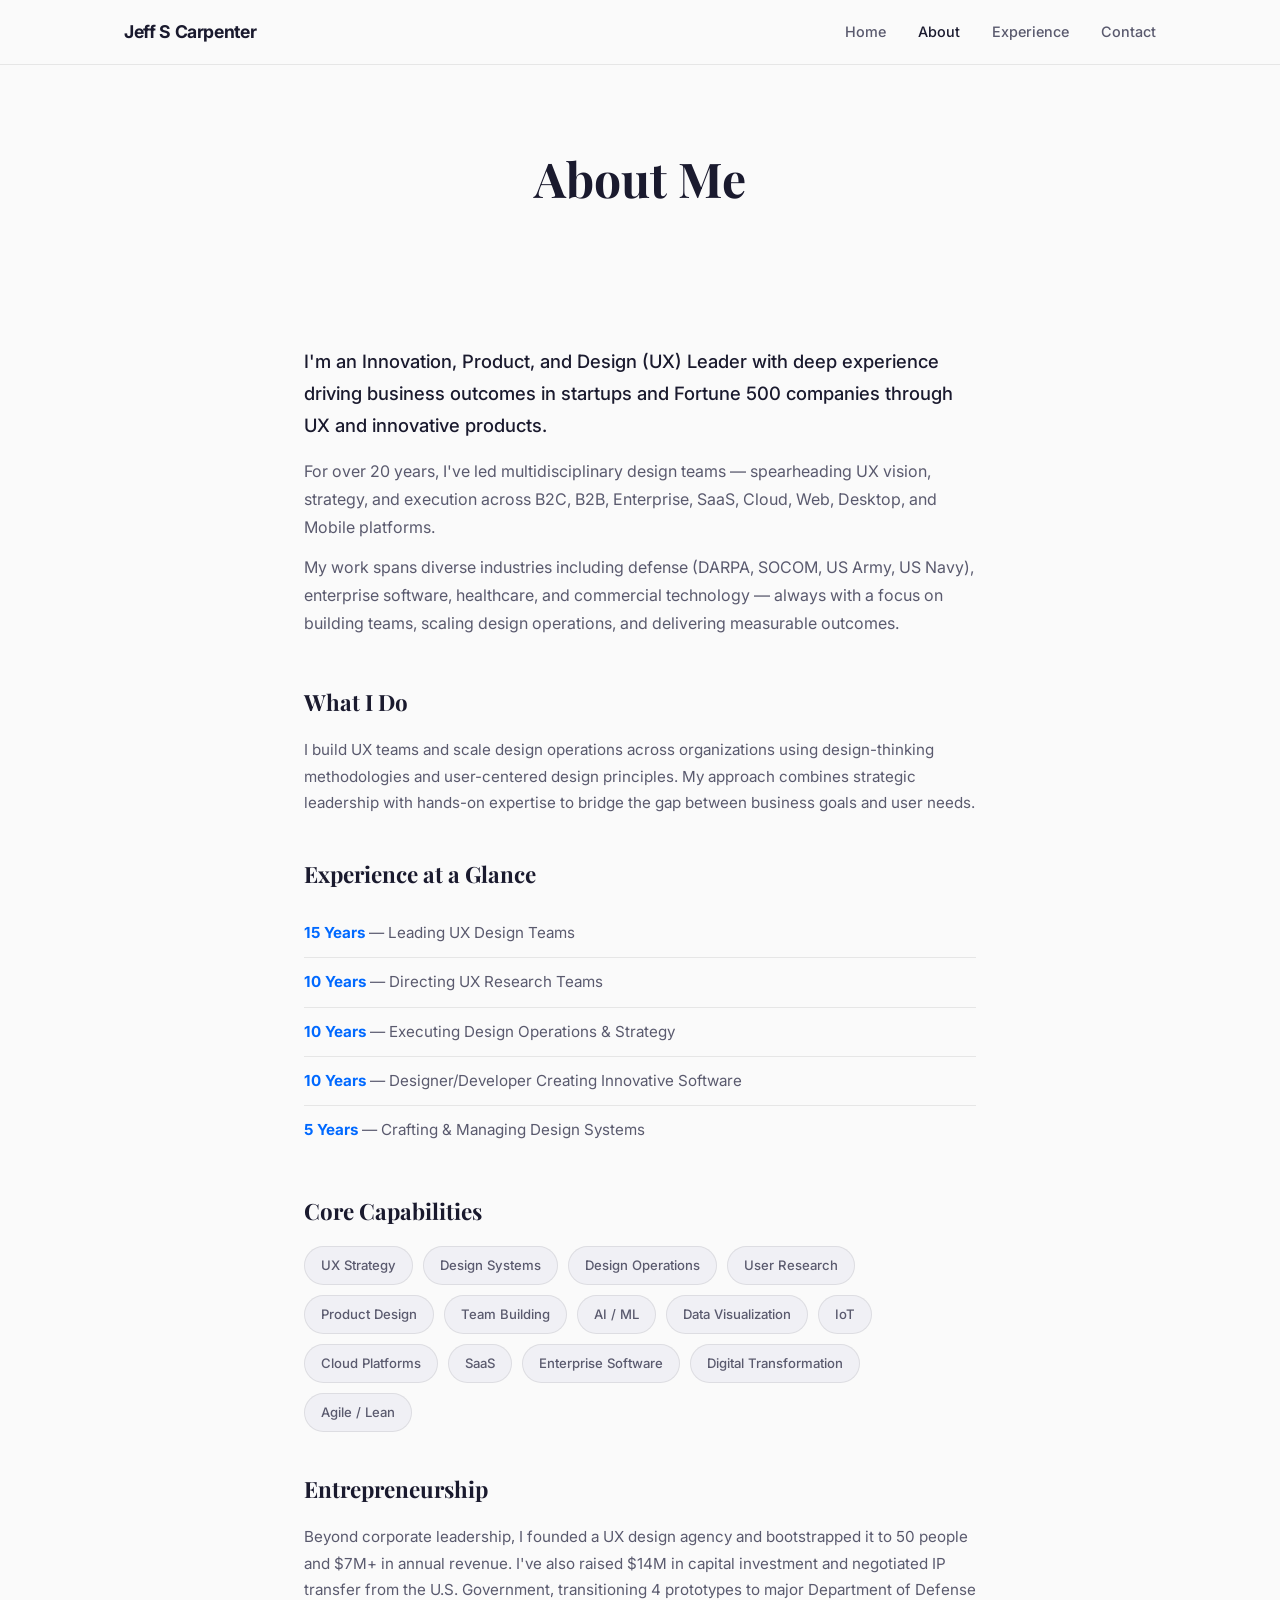
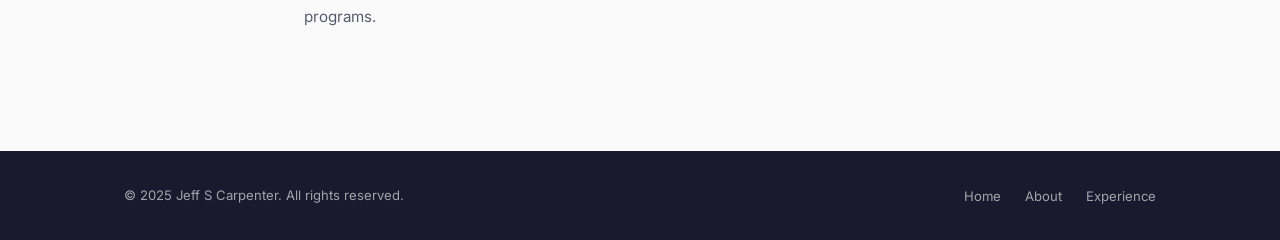
==== about.html @ 2473dd30 "Add personal portfolio site with all subpages Recreate jeffscarpenter.com as static GitHub Pages sit" ====
<!DOCTYPE html>
<html lang="en">
<head>
  <meta charset="UTF-8">
  <meta name="viewport" content="width=device-width, initial-scale=1.0">
  <title>About Me — Jeff S Carpenter</title>
  <meta name="description" content="Learn about Jeff S Carpenter's background as an Innovation, Product, and Design (UX) Leader with 20+ years of experience.">
  <link rel="icon" type="image/png" href="images/favicon.png">
  <link rel="preconnect" href="https://fonts.googleapis.com">
  <link rel="preconnect" href="https://fonts.gstatic.com" crossorigin>
  <link href="https://fonts.googleapis.com/css2?family=Inter:wght@400;500;600;700&family=Playfair+Display:wght@700&display=swap" rel="stylesheet">
  <link rel="stylesheet" href="css/style.css">
</head>
<body>

  <!-- Header -->
  <header class="site-header" id="header">
    <nav class="container nav">
      <a href="/" class="nav-logo">Jeff S Carpenter</a>
      <ul class="nav-links" id="navLinks">
        <li><a href="/">Home</a></li>
        <li><a href="/about.html" class="active">About</a></li>
        <li><a href="/experience.html">Experience</a></li>
        <li><a href="/#contact">Contact</a></li>
      </ul>
      <button class="hamburger" id="hamburger" aria-label="Menu">
        <span></span><span></span><span></span>
      </button>
    </nav>
  </header>

  <!-- About Content -->
  <section class="page-hero">
    <div class="container">
      <h1>About Me</h1>
    </div>
  </section>

  <section class="section">
    <div class="container about-content">
      <div class="about-intro">
        <p class="lead">I'm an Innovation, Product, and Design (UX) Leader with deep experience driving business outcomes in startups and Fortune 500 companies through UX and innovative products.</p>
        <p>For over 20 years, I've led multidisciplinary design teams — spearheading UX vision, strategy, and execution across B2C, B2B, Enterprise, SaaS, Cloud, Web, Desktop, and Mobile platforms.</p>
        <p>My work spans diverse industries including defense (DARPA, SOCOM, US Army, US Navy), enterprise software, healthcare, and commercial technology — always with a focus on building teams, scaling design operations, and delivering measurable outcomes.</p>
      </div>

      <div class="about-details">
        <div class="about-block">
          <h2>What I Do</h2>
          <p>I build UX teams and scale design operations across organizations using design-thinking methodologies and user-centered design principles. My approach combines strategic leadership with hands-on expertise to bridge the gap between business goals and user needs.</p>
        </div>

        <div class="about-block">
          <h2>Experience at a Glance</h2>
          <ul class="experience-list">
            <li><strong>15 Years</strong> — Leading UX Design Teams</li>
            <li><strong>10 Years</strong> — Directing UX Research Teams</li>
            <li><strong>10 Years</strong> — Executing Design Operations &amp; Strategy</li>
            <li><strong>10 Years</strong> — Designer/Developer Creating Innovative Software</li>
            <li><strong>5 Years</strong> — Crafting &amp; Managing Design Systems</li>
          </ul>
        </div>

        <div class="about-block">
          <h2>Core Capabilities</h2>
          <div class="tags">
            <span class="tag">UX Strategy</span>
            <span class="tag">Design Systems</span>
            <span class="tag">Design Operations</span>
            <span class="tag">User Research</span>
            <span class="tag">Product Design</span>
            <span class="tag">Team Building</span>
            <span class="tag">AI / ML</span>
            <span class="tag">Data Visualization</span>
            <span class="tag">IoT</span>
            <span class="tag">Cloud Platforms</span>
            <span class="tag">SaaS</span>
            <span class="tag">Enterprise Software</span>
            <span class="tag">Digital Transformation</span>
            <span class="tag">Agile / Lean</span>
          </div>
        </div>

        <div class="about-block">
          <h2>Entrepreneurship</h2>
          <p>Beyond corporate leadership, I founded a UX design agency and bootstrapped it to 50 people and $7M+ in annual revenue. I've also raised $14M in capital investment and negotiated IP transfer from the U.S. Government, transitioning 4 prototypes to major Department of Defense programs.</p>
        </div>
      </div>
    </div>
  </section>

  <!-- Footer -->
  <footer class="site-footer">
    <div class="container footer-inner">
      <p>&copy; 2025 Jeff S Carpenter. All rights reserved.</p>
      <ul class="footer-nav">
        <li><a href="/">Home</a></li>
        <li><a href="/about.html">About</a></li>
        <li><a href="/experience.html">Experience</a></li>
      </ul>
    </div>
  </footer>

  <script>
    const hamburger = document.getElementById('hamburger');
    const navLinks = document.getElementById('navLinks');
    hamburger.addEventListener('click', () => {
      hamburger.classList.toggle('active');
      navLinks.classList.toggle('open');
    });
    navLinks.querySelectorAll('a').forEach(link => {
      link.addEventListener('click', () => {
        hamburger.classList.remove('active');
        navLinks.classList.remove('open');
      });
    });
    window.addEventListener('scroll', () => {
      document.getElementById('header').classList.toggle('scrolled', window.scrollY > 10);
    });
  </script>
</body>
</html>
---- css/style.css ----
/* === Reset & Base === */
*, *::before, *::after { box-sizing: border-box; margin: 0; padding: 0; }

:root {
  --color-bg: #fafafa;
  --color-dark: #1a1a2e;
  --color-accent: #0069ff;
  --color-accent-hover: #0054cc;
  --color-white: #ffffff;
  --color-muted: #5a5a6e;
  --color-light: #f0f0f5;
  --color-border: rgba(0, 0, 0, 0.08);
  --font-primary: 'Inter', -apple-system, BlinkMacSystemFont, 'Segoe UI', sans-serif;
  --font-display: 'Playfair Display', Georgia, serif;
  --radius: 12px;
  --shadow-sm: 0 1px 3px rgba(0,0,0,0.06);
  --shadow-md: 0 4px 20px rgba(0,0,0,0.08);
  --shadow-lg: 0 8px 40px rgba(0,0,0,0.12);
}

html { scroll-behavior: smooth; }

body {
  font-family: var(--font-primary);
  background: var(--color-bg);
  color: var(--color-dark);
  line-height: 1.6;
  -webkit-font-smoothing: antialiased;
}

a { color: inherit; text-decoration: none; }
img { max-width: 100%; height: auto; display: block; }
ul { list-style: none; }

.container {
  max-width: 1080px;
  margin: 0 auto;
  padding: 0 24px;
}

/* === Header / Nav === */
.site-header {
  position: fixed;
  top: 0;
  left: 0;
  right: 0;
  z-index: 100;
  background: rgba(250, 250, 250, 0.92);
  backdrop-filter: blur(16px);
  -webkit-backdrop-filter: blur(16px);
  border-bottom: 1px solid var(--color-border);
  transition: box-shadow 0.3s;
}

.site-header.scrolled {
  box-shadow: var(--shadow-sm);
}

.nav {
  display: flex;
  align-items: center;
  justify-content: space-between;
  height: 64px;
}

.nav-logo {
  font-weight: 700;
  font-size: 1.1rem;
  color: var(--color-dark);
  letter-spacing: -0.02em;
}

.nav-links {
  display: flex;
  align-items: center;
  gap: 32px;
}

.nav-links a {
  font-size: 0.9rem;
  font-weight: 500;
  color: var(--color-muted);
  transition: color 0.2s;
}

.nav-links a:hover,
.nav-links a.active {
  color: var(--color-dark);
}

.hamburger {
  display: none;
  background: none;
  border: none;
  cursor: pointer;
  padding: 8px;
}

.hamburger span {
  display: block;
  width: 22px;
  height: 2px;
  background: var(--color-dark);
  margin: 5px 0;
  transition: all 0.3s;
}

.hamburger.active span:nth-child(1) { transform: rotate(45deg) translate(5px, 5px); }
.hamburger.active span:nth-child(2) { opacity: 0; }
.hamburger.active span:nth-child(3) { transform: rotate(-45deg) translate(5px, -5px); }

/* === Buttons === */
.btn {
  display: inline-block;
  padding: 12px 28px;
  background: var(--color-accent);
  color: var(--color-white);
  border: 2px solid var(--color-accent);
  border-radius: 8px;
  font-family: var(--font-primary);
  font-size: 0.9rem;
  font-weight: 600;
  cursor: pointer;
  transition: background 0.2s, transform 0.2s, color 0.2s;
  text-align: center;
}

.btn:hover {
  background: var(--color-accent-hover);
  border-color: var(--color-accent-hover);
  transform: translateY(-1px);
}

.btn-outline {
  background: transparent;
  color: var(--color-accent);
}

.btn-outline:hover {
  background: var(--color-accent);
  color: var(--color-white);
}

/* === Hero === */
.hero {
  padding: 160px 0 100px;
  text-align: center;
}

.hero-label {
  font-size: 0.85rem;
  font-weight: 600;
  text-transform: uppercase;
  letter-spacing: 0.12em;
  color: var(--color-accent);
  margin-bottom: 20px;
}

.hero h1 {
  font-family: var(--font-display);
  font-size: clamp(2.2rem, 5vw, 3.6rem);
  font-weight: 700;
  line-height: 1.15;
  margin-bottom: 24px;
  color: var(--color-dark);
  max-width: 720px;
  margin-left: auto;
  margin-right: auto;
}

.hero h1 span {
  color: var(--color-accent);
}

.hero-sub {
  font-size: clamp(1rem, 1.8vw, 1.12rem);
  color: var(--color-muted);
  max-width: 600px;
  margin: 0 auto 40px;
  line-height: 1.75;
}

.hero-actions {
  display: flex;
  gap: 16px;
  justify-content: center;
  flex-wrap: wrap;
}

/* === Page Hero (subpages) === */
.page-hero {
  padding: 140px 0 48px;
  text-align: center;
}

.page-hero h1 {
  font-family: var(--font-display);
  font-size: clamp(2rem, 4vw, 3rem);
  font-weight: 700;
  color: var(--color-dark);
}

/* === Section Shared === */
.section {
  padding: 80px 0;
}

.section-alt {
  background: var(--color-light);
}

.section-title {
  font-family: var(--font-display);
  font-size: clamp(1.6rem, 3vw, 2.2rem);
  font-weight: 700;
  text-align: center;
  margin-bottom: 16px;
  color: var(--color-dark);
}

.section-subtitle {
  text-align: center;
  color: var(--color-muted);
  font-size: 1rem;
  max-width: 580px;
  margin: 0 auto 48px;
  line-height: 1.7;
}

/* === Stats Grid === */
.stats-grid {
  display: grid;
  grid-template-columns: repeat(4, 1fr);
  gap: 24px;
  text-align: center;
}

.stat {
  padding: 32px 16px;
}

.stat-number {
  display: block;
  font-size: clamp(2rem, 4vw, 2.8rem);
  font-weight: 700;
  color: var(--color-accent);
  line-height: 1.2;
  margin-bottom: 8px;
}

.stat-label {
  font-size: 0.85rem;
  color: var(--color-muted);
  font-weight: 500;
}

/* === Expertise Grid === */
.expertise-grid {
  display: grid;
  grid-template-columns: repeat(auto-fit, minmax(300px, 1fr));
  gap: 24px;
}

.expertise-card {
  background: var(--color-white);
  border: 1px solid var(--color-border);
  border-radius: var(--radius);
  padding: 32px;
  transition: transform 0.3s, box-shadow 0.3s;
}

.expertise-card:hover {
  transform: translateY(-3px);
  box-shadow: var(--shadow-md);
}

.expertise-card h3 {
  font-size: 1.05rem;
  font-weight: 700;
  margin-bottom: 10px;
  color: var(--color-dark);
}

.expertise-card p {
  font-size: 0.9rem;
  color: var(--color-muted);
  line-height: 1.65;
}

/* === Highlights === */
.highlights {
  display: grid;
  grid-template-columns: repeat(auto-fit, minmax(240px, 1fr));
  gap: 24px;
}

.highlight-card {
  background: var(--color-white);
  border-radius: var(--radius);
  padding: 32px;
  border: 1px solid var(--color-border);
}

.highlight-metric {
  font-size: 1.3rem;
  font-weight: 700;
  color: var(--color-accent);
  margin-bottom: 12px;
}

.highlight-card p {
  font-size: 0.9rem;
  color: var(--color-muted);
  line-height: 1.65;
}

/* === Contact Section === */
.contact-section {
  text-align: center;
}

.contact-links {
  display: flex;
  gap: 16px;
  justify-content: center;
  flex-wrap: wrap;
}

/* === About Page === */
.about-content {
  max-width: 720px;
  margin: 0 auto;
}

.about-intro {
  margin-bottom: 48px;
}

.about-intro .lead {
  font-size: 1.15rem;
  color: var(--color-dark);
  line-height: 1.75;
  margin-bottom: 16px;
  font-weight: 500;
}

.about-intro p {
  font-size: 1rem;
  color: var(--color-muted);
  line-height: 1.75;
  margin-bottom: 12px;
}

.about-block {
  margin-bottom: 40px;
}

.about-block h2 {
  font-family: var(--font-display);
  font-size: 1.4rem;
  font-weight: 700;
  margin-bottom: 16px;
  color: var(--color-dark);
}

.about-block p {
  font-size: 0.95rem;
  color: var(--color-muted);
  line-height: 1.75;
}

.experience-list {
  list-style: none;
  padding: 0;
}

.experience-list li {
  padding: 12px 0;
  border-bottom: 1px solid var(--color-border);
  font-size: 0.95rem;
  color: var(--color-muted);
}

.experience-list li:last-child {
  border-bottom: none;
}

.experience-list strong {
  color: var(--color-accent);
  font-weight: 700;
}

/* === Tags === */
.tags {
  display: flex;
  flex-wrap: wrap;
  gap: 10px;
}

.tag {
  display: inline-block;
  padding: 8px 16px;
  background: var(--color-light);
  border-radius: 100px;
  font-size: 0.82rem;
  font-weight: 500;
  color: var(--color-muted);
  border: 1px solid var(--color-border);
}

/* === Timeline === */
.timeline {
  position: relative;
  max-width: 720px;
  margin: 0 auto;
  padding-left: 40px;
}

.timeline::before {
  content: '';
  position: absolute;
  left: 8px;
  top: 8px;
  bottom: 8px;
  width: 2px;
  background: var(--color-border);
}

.timeline-item {
  position: relative;
  margin-bottom: 48px;
}

.timeline-item:last-child {
  margin-bottom: 0;
}

.timeline-marker {
  position: absolute;
  left: -40px;
  top: 6px;
  width: 18px;
  height: 18px;
  border-radius: 50%;
  background: var(--color-accent);
  border: 3px solid var(--color-bg);
  box-shadow: 0 0 0 2px var(--color-accent);
}

.timeline-content h3 {
  font-size: 1.15rem;
  font-weight: 700;
  margin-bottom: 4px;
  color: var(--color-dark);
}

.timeline-meta {
  font-size: 0.85rem;
  color: var(--color-accent);
  font-weight: 500;
  margin-bottom: 14px;
}

.timeline-content ul {
  list-style: disc;
  padding-left: 20px;
}

.timeline-content li {
  font-size: 0.9rem;
  color: var(--color-muted);
  line-height: 1.65;
  margin-bottom: 6px;
}

/* === Work Grid === */
.work-grid {
  display: grid;
  grid-template-columns: repeat(auto-fit, minmax(280px, 1fr));
  gap: 20px;
}

.work-card {
  display: block;
  background: var(--color-white);
  border: 1px solid var(--color-border);
  border-radius: var(--radius);
  padding: 28px;
  transition: transform 0.3s, box-shadow 0.3s, border-color 0.3s;
}

.work-card:hover {
  transform: translateY(-3px);
  box-shadow: var(--shadow-md);
  border-color: var(--color-accent);
}

.work-type {
  display: inline-block;
  font-size: 0.72rem;
  font-weight: 600;
  text-transform: uppercase;
  letter-spacing: 0.08em;
  color: var(--color-accent);
  margin-bottom: 10px;
}

.work-card h3 {
  font-size: 1.1rem;
  font-weight: 700;
  margin-bottom: 8px;
  color: var(--color-dark);
}

.work-card p {
  font-size: 0.88rem;
  color: var(--color-muted);
  line-height: 1.6;
}

/* === Case Study Pages === */
.case-study {
  max-width: 760px;
  margin: 0 auto;
}

.case-meta {
  display: grid;
  grid-template-columns: repeat(auto-fit, minmax(180px, 1fr));
  gap: 24px;
  padding: 28px 0;
  border-bottom: 1px solid var(--color-border);
  margin-bottom: 48px;
}

.case-meta-item h4 {
  font-size: 0.75rem;
  font-weight: 600;
  text-transform: uppercase;
  letter-spacing: 0.08em;
  color: var(--color-accent);
  margin-bottom: 6px;
}

.case-meta-item p {
  font-size: 0.9rem;
  color: var(--color-dark);
  font-weight: 500;
}

.case-body h2 {
  font-family: var(--font-display);
  font-size: 1.4rem;
  font-weight: 700;
  margin: 40px 0 16px;
  color: var(--color-dark);
}

.case-body h2:first-child {
  margin-top: 0;
}

.case-body p {
  font-size: 0.95rem;
  color: var(--color-muted);
  line-height: 1.75;
  margin-bottom: 12px;
}

.case-body ul {
  list-style: none;
  padding: 0;
  margin-bottom: 16px;
}

.case-body li {
  font-size: 0.93rem;
  color: var(--color-muted);
  line-height: 1.7;
  padding: 8px 0;
  padding-left: 20px;
  position: relative;
}

.case-body li::before {
  content: '';
  position: absolute;
  left: 0;
  top: 16px;
  width: 6px;
  height: 6px;
  border-radius: 50%;
  background: var(--color-accent);
}

.case-body strong {
  color: var(--color-dark);
  font-weight: 600;
}

/* === Case Impact === */
.case-impact {
  display: grid;
  grid-template-columns: repeat(auto-fit, minmax(160px, 1fr));
  gap: 24px;
  margin: 24px 0;
}

.impact-item {
  text-align: center;
  padding: 24px 16px;
  background: var(--color-light);
  border-radius: var(--radius);
}

.impact-number {
  display: block;
  font-size: 1.6rem;
  font-weight: 700;
  color: var(--color-accent);
  margin-bottom: 6px;
}

.impact-label {
  font-size: 0.8rem;
  color: var(--color-muted);
}

/* === Why Grid (reused on case studies) === */
.why-grid {
  display: grid;
  grid-template-columns: repeat(auto-fit, minmax(220px, 1fr));
  gap: 20px;
}

.why-card {
  padding: 24px;
  border-radius: var(--radius);
  background: var(--color-light);
  border: 1px solid var(--color-border);
}

.why-card h3 {
  font-size: 1rem;
  font-weight: 700;
  margin-bottom: 8px;
  color: var(--color-accent);
}

.why-card p {
  font-size: 0.88rem;
  color: var(--color-muted);
  line-height: 1.65;
}

/* === Diamond Phases === */
.diamond-grid {
  display: grid;
  grid-template-columns: repeat(auto-fit, minmax(240px, 1fr));
  gap: 24px;
  margin-top: 24px;
}

.diamond-phase {
  padding: 28px;
  background: var(--color-white);
  border: 1px solid var(--color-border);
  border-radius: var(--radius);
}

.phase-number {
  font-size: 2rem;
  font-weight: 700;
  color: var(--color-accent);
  opacity: 0.3;
  margin-bottom: 8px;
  line-height: 1;
}

.diamond-phase h3 {
  font-size: 1.05rem;
  font-weight: 700;
  margin-bottom: 8px;
  color: var(--color-dark);
}

.diamond-phase p {
  font-size: 0.88rem;
  color: var(--color-muted);
  line-height: 1.65;
}

/* === Career Tracks === */
.career-tracks {
  display: grid;
  grid-template-columns: repeat(auto-fit, minmax(280px, 1fr));
  gap: 24px;
  margin: 24px 0;
}

.career-track {
  padding: 28px;
  background: var(--color-light);
  border-radius: var(--radius);
  border: 1px solid var(--color-border);
}

.career-track h3 {
  font-size: 1.05rem;
  font-weight: 700;
  color: var(--color-accent);
  margin-bottom: 8px;
}

.career-track > p {
  font-size: 0.88rem;
  color: var(--color-muted);
  margin-bottom: 16px;
}

.career-track ul {
  list-style: none;
  padding: 0;
  counter-reset: level;
}

.career-track li {
  font-size: 0.88rem;
  color: var(--color-muted);
  padding: 8px 0;
  padding-left: 24px;
  position: relative;
  border-bottom: 1px solid var(--color-border);
}

.career-track li:last-child {
  border-bottom: none;
}

.career-track li::before {
  counter-increment: level;
  content: counter(level);
  position: absolute;
  left: 0;
  font-size: 0.75rem;
  font-weight: 700;
  color: var(--color-accent);
  opacity: 0.5;
}

/* === Footer === */
.site-footer {
  background: var(--color-dark);
  color: rgba(255, 255, 255, 0.6);
  padding: 32px 0;
}

.footer-inner {
  display: flex;
  justify-content: space-between;
  align-items: center;
  flex-wrap: wrap;
  gap: 16px;
}

.footer-inner p {
  font-size: 0.82rem;
}

.footer-nav {
  display: flex;
  gap: 24px;
}

.footer-nav a {
  font-size: 0.82rem;
  color: rgba(255, 255, 255, 0.6);
  transition: color 0.2s;
}

.footer-nav a:hover {
  color: var(--color-white);
}

/* === Mobile === */
@media (max-width: 768px) {
  .nav-links {
    position: fixed;
    top: 64px;
    left: 0;
    right: 0;
    background: var(--color-bg);
    flex-direction: column;
    padding: 24px;
    gap: 20px;
    transform: translateY(-120%);
    transition: transform 0.3s;
    box-shadow: var(--shadow-md);
    z-index: 99;
  }

  .nav-links.open {
    transform: translateY(0);
  }

  .hamburger {
    display: block;
  }

  .hero {
    padding: 120px 0 64px;
  }

  .page-hero {
    padding: 110px 0 32px;
  }

  .section {
    padding: 56px 0;
  }

  .stats-grid {
    grid-template-columns: repeat(2, 1fr);
    gap: 16px;
  }

  .stat {
    padding: 24px 12px;
  }

  .expertise-grid {
    grid-template-columns: 1fr;
  }

  .highlights {
    grid-template-columns: 1fr;
  }

  .work-grid {
    grid-template-columns: 1fr;
  }

  .case-meta {
    grid-template-columns: 1fr;
  }

  .diamond-grid {
    grid-template-columns: 1fr;
  }

  .career-tracks {
    grid-template-columns: 1fr;
  }

  .footer-inner {
    flex-direction: column;
    text-align: center;
  }

  .timeline {
    padding-left: 32px;
  }

  .timeline-marker {
    left: -32px;
    width: 14px;
    height: 14px;
  }

  .timeline::before {
    left: 6px;
  }
}

@media (max-width: 480px) {
  .stats-grid {
    grid-template-columns: 1fr;
  }

  .hero h1 {
    font-size: 1.8rem;
  }

  .hero-actions {
    flex-direction: column;
    align-items: center;
  }

  .btn {
    width: 100%;
    max-width: 280px;
  }
}
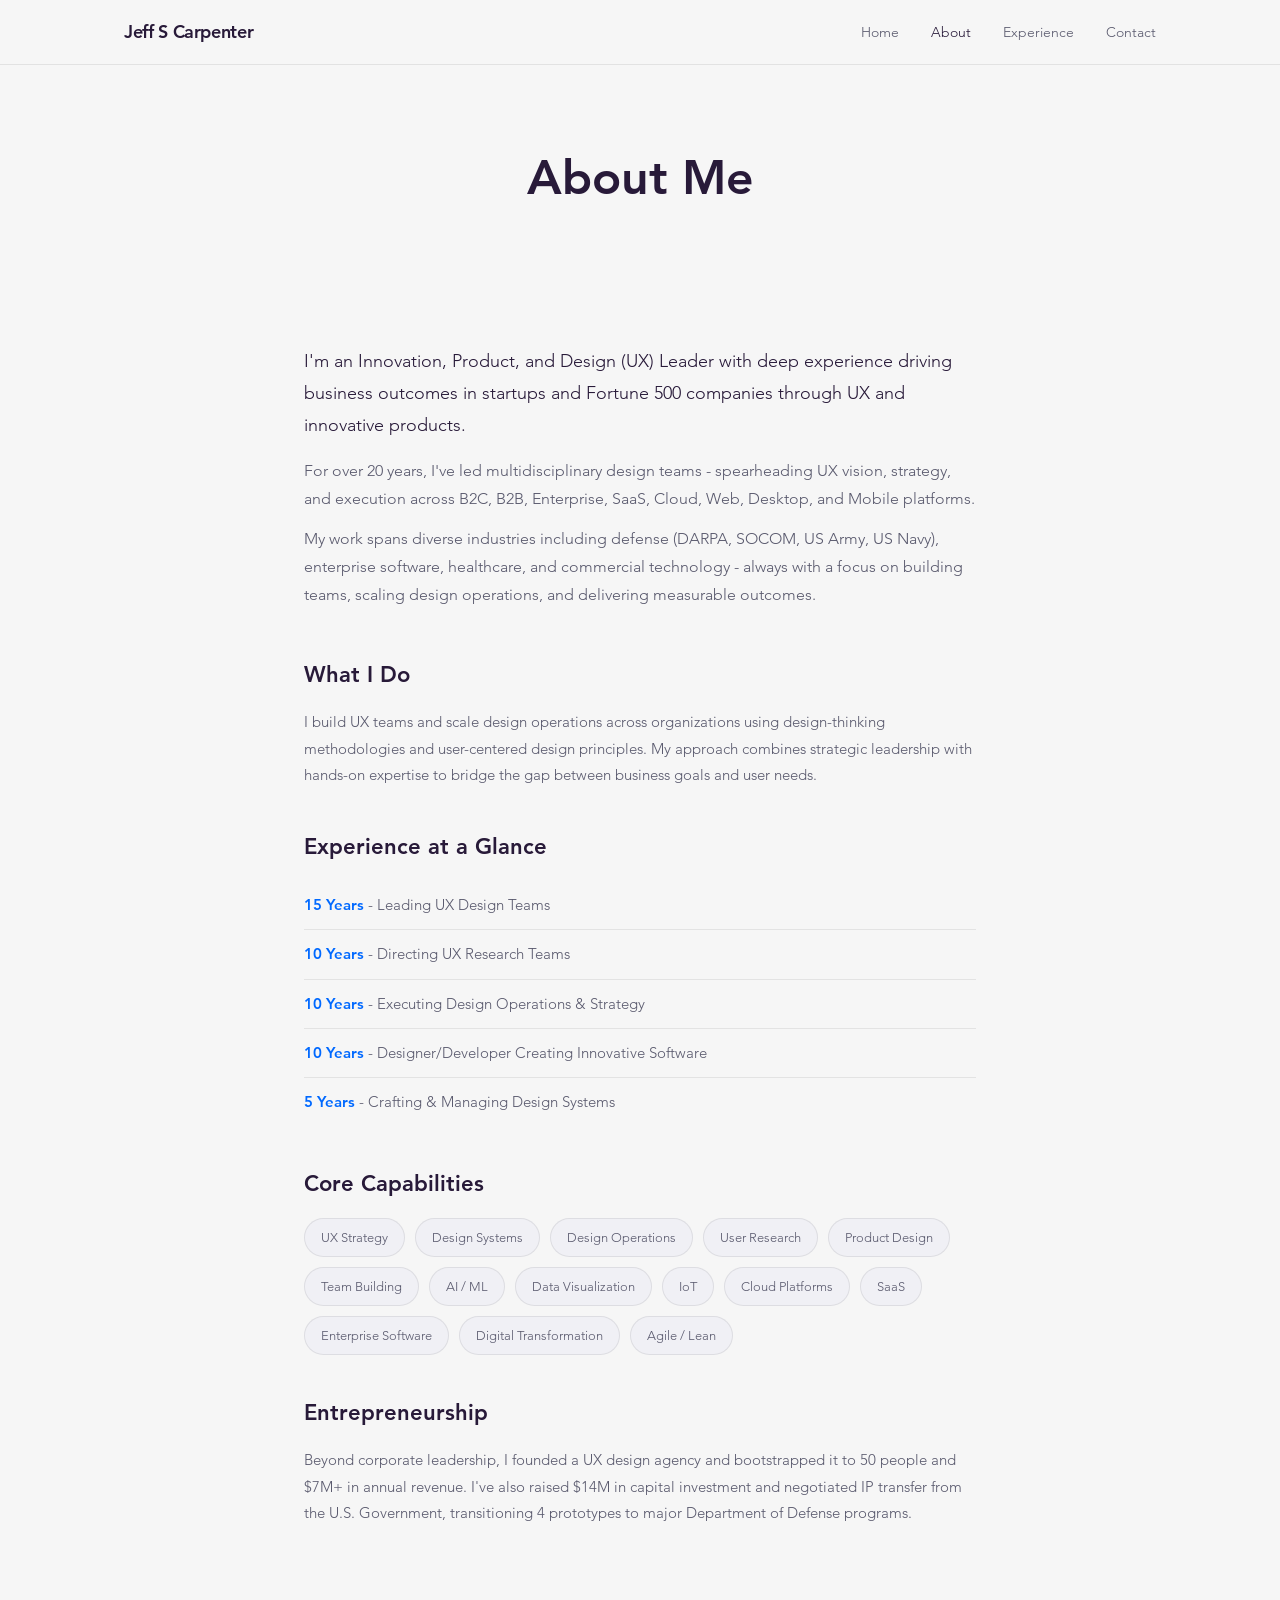
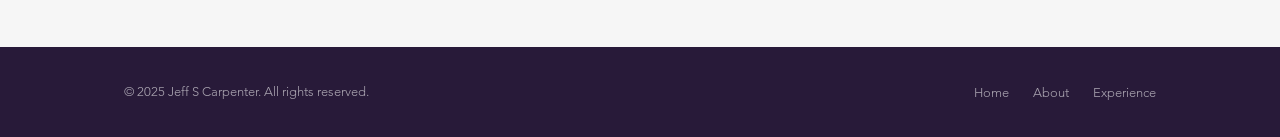
==== commit fd3b70e9: "Fix links, fonts, images, and emdashes - Fix all internal links to use relative paths (fixes 404s on" ====
--- a/about.html
+++ b/about.html
@@ -3,12 +3,9 @@
 <head>
   <meta charset="UTF-8">
   <meta name="viewport" content="width=device-width, initial-scale=1.0">
-  <title>About Me — Jeff S Carpenter</title>
+  <title>About Me - Jeff S Carpenter</title>
   <meta name="description" content="Learn about Jeff S Carpenter's background as an Innovation, Product, and Design (UX) Leader with 20+ years of experience.">
   <link rel="icon" type="image/png" href="images/favicon.png">
-  <link rel="preconnect" href="https://fonts.googleapis.com">
-  <link rel="preconnect" href="https://fonts.gstatic.com" crossorigin>
-  <link href="https://fonts.googleapis.com/css2?family=Inter:wght@400;500;600;700&family=Playfair+Display:wght@700&display=swap" rel="stylesheet">
   <link rel="stylesheet" href="css/style.css">
 </head>
 <body>
@@ -16,12 +13,12 @@
   <!-- Header -->
   <header class="site-header" id="header">
     <nav class="container nav">
-      <a href="/" class="nav-logo">Jeff S Carpenter</a>
+      <a href="index.html" class="nav-logo">Jeff S Carpenter</a>
       <ul class="nav-links" id="navLinks">
-        <li><a href="/">Home</a></li>
-        <li><a href="/about.html" class="active">About</a></li>
-        <li><a href="/experience.html">Experience</a></li>
-        <li><a href="/#contact">Contact</a></li>
+        <li><a href="index.html">Home</a></li>
+        <li><a href="about.html" class="active">About</a></li>
+        <li><a href="experience.html">Experience</a></li>
+        <li><a href="index.html#contact">Contact</a></li>
       </ul>
       <button class="hamburger" id="hamburger" aria-label="Menu">
         <span></span><span></span><span></span>
@@ -40,8 +37,8 @@
     <div class="container about-content">
       <div class="about-intro">
         <p class="lead">I'm an Innovation, Product, and Design (UX) Leader with deep experience driving business outcomes in startups and Fortune 500 companies through UX and innovative products.</p>
-        <p>For over 20 years, I've led multidisciplinary design teams — spearheading UX vision, strategy, and execution across B2C, B2B, Enterprise, SaaS, Cloud, Web, Desktop, and Mobile platforms.</p>
-        <p>My work spans diverse industries including defense (DARPA, SOCOM, US Army, US Navy), enterprise software, healthcare, and commercial technology — always with a focus on building teams, scaling design operations, and delivering measurable outcomes.</p>
+        <p>For over 20 years, I've led multidisciplinary design teams - spearheading UX vision, strategy, and execution across B2C, B2B, Enterprise, SaaS, Cloud, Web, Desktop, and Mobile platforms.</p>
+        <p>My work spans diverse industries including defense (DARPA, SOCOM, US Army, US Navy), enterprise software, healthcare, and commercial technology - always with a focus on building teams, scaling design operations, and delivering measurable outcomes.</p>
       </div>
 
       <div class="about-details">
@@ -53,11 +50,11 @@
         <div class="about-block">
           <h2>Experience at a Glance</h2>
           <ul class="experience-list">
-            <li><strong>15 Years</strong> — Leading UX Design Teams</li>
-            <li><strong>10 Years</strong> — Directing UX Research Teams</li>
-            <li><strong>10 Years</strong> — Executing Design Operations &amp; Strategy</li>
-            <li><strong>10 Years</strong> — Designer/Developer Creating Innovative Software</li>
-            <li><strong>5 Years</strong> — Crafting &amp; Managing Design Systems</li>
+            <li><strong>15 Years</strong> - Leading UX Design Teams</li>
+            <li><strong>10 Years</strong> - Directing UX Research Teams</li>
+            <li><strong>10 Years</strong> - Executing Design Operations &amp; Strategy</li>
+            <li><strong>10 Years</strong> - Designer/Developer Creating Innovative Software</li>
+            <li><strong>5 Years</strong> - Crafting &amp; Managing Design Systems</li>
           </ul>
         </div>
 
@@ -94,9 +91,9 @@
     <div class="container footer-inner">
       <p>&copy; 2025 Jeff S Carpenter. All rights reserved.</p>
       <ul class="footer-nav">
-        <li><a href="/">Home</a></li>
-        <li><a href="/about.html">About</a></li>
-        <li><a href="/experience.html">Experience</a></li>
+        <li><a href="index.html">Home</a></li>
+        <li><a href="about.html">About</a></li>
+        <li><a href="experience.html">Experience</a></li>
       </ul>
     </div>
   </footer>
--- a/css/style.css
+++ b/css/style.css
@@ -1,17 +1,34 @@
+/* === Fonts === */
+@font-face {
+  font-family: 'Avenir';
+  src: url('../fonts/avenir-light.woff2') format('woff2');
+  font-weight: 300;
+  font-style: normal;
+  font-display: swap;
+}
+
+@font-face {
+  font-family: 'Avenir';
+  src: url('../fonts/avenir-heavy.woff2') format('woff2');
+  font-weight: 800;
+  font-style: normal;
+  font-display: swap;
+}
+
 /* === Reset & Base === */
 *, *::before, *::after { box-sizing: border-box; margin: 0; padding: 0; }
 
 :root {
-  --color-bg: #fafafa;
-  --color-dark: #1a1a2e;
+  --color-bg: #f6f6f6;
+  --color-dark: #281a39;
   --color-accent: #0069ff;
   --color-accent-hover: #0054cc;
   --color-white: #ffffff;
   --color-muted: #5a5a6e;
   --color-light: #f0f0f5;
   --color-border: rgba(0, 0, 0, 0.08);
-  --font-primary: 'Inter', -apple-system, BlinkMacSystemFont, 'Segoe UI', sans-serif;
-  --font-display: 'Playfair Display', Georgia, serif;
+  --font-primary: 'Avenir', 'Helvetica Neue', Arial, Helvetica, sans-serif;
+  --font-display: 'Avenir', 'Helvetica Neue', Arial, Helvetica, sans-serif;
   --radius: 12px;
   --shadow-sm: 0 1px 3px rgba(0,0,0,0.06);
   --shadow-md: 0 4px 20px rgba(0,0,0,0.08);
@@ -45,7 +62,7 @@
   left: 0;
   right: 0;
   z-index: 100;
-  background: rgba(250, 250, 250, 0.92);
+  background: rgba(246, 246, 246, 0.92);
   backdrop-filter: blur(16px);
   -webkit-backdrop-filter: blur(16px);
   border-bottom: 1px solid var(--color-border);
@@ -64,7 +81,7 @@
 }
 
 .nav-logo {
-  font-weight: 700;
+  font-weight: 800;
   font-size: 1.1rem;
   color: var(--color-dark);
   letter-spacing: -0.02em;
@@ -159,7 +176,7 @@
 .hero h1 {
   font-family: var(--font-display);
   font-size: clamp(2.2rem, 5vw, 3.6rem);
-  font-weight: 700;
+  font-weight: 800;
   line-height: 1.15;
   margin-bottom: 24px;
   color: var(--color-dark);
@@ -196,7 +213,7 @@
 .page-hero h1 {
   font-family: var(--font-display);
   font-size: clamp(2rem, 4vw, 3rem);
-  font-weight: 700;
+  font-weight: 800;
   color: var(--color-dark);
 }
 
@@ -212,7 +229,7 @@
 .section-title {
   font-family: var(--font-display);
   font-size: clamp(1.6rem, 3vw, 2.2rem);
-  font-weight: 700;
+  font-weight: 800;
   text-align: center;
   margin-bottom: 16px;
   color: var(--color-dark);
@@ -242,7 +259,7 @@
 .stat-number {
   display: block;
   font-size: clamp(2rem, 4vw, 2.8rem);
-  font-weight: 700;
+  font-weight: 800;
   color: var(--color-accent);
   line-height: 1.2;
   margin-bottom: 8px;
@@ -276,7 +293,7 @@
 
 .expertise-card h3 {
   font-size: 1.05rem;
-  font-weight: 700;
+  font-weight: 800;
   margin-bottom: 10px;
   color: var(--color-dark);
 }
@@ -303,7 +320,7 @@
 
 .highlight-metric {
   font-size: 1.3rem;
-  font-weight: 700;
+  font-weight: 800;
   color: var(--color-accent);
   margin-bottom: 12px;
 }
@@ -358,7 +375,7 @@
 .about-block h2 {
   font-family: var(--font-display);
   font-size: 1.4rem;
-  font-weight: 700;
+  font-weight: 800;
   margin-bottom: 16px;
   color: var(--color-dark);
 }
@@ -387,7 +404,7 @@
 
 .experience-list strong {
   color: var(--color-accent);
-  font-weight: 700;
+  font-weight: 800;
 }
 
 /* === Tags === */
@@ -449,7 +466,7 @@
 
 .timeline-content h3 {
   font-size: 1.15rem;
-  font-weight: 700;
+  font-weight: 800;
   margin-bottom: 4px;
   color: var(--color-dark);
 }
@@ -507,7 +524,7 @@
 
 .work-card h3 {
   font-size: 1.1rem;
-  font-weight: 700;
+  font-weight: 800;
   margin-bottom: 8px;
   color: var(--color-dark);
 }
@@ -551,7 +568,7 @@
 .case-body h2 {
   font-family: var(--font-display);
   font-size: 1.4rem;
-  font-weight: 700;
+  font-weight: 800;
   margin: 40px 0 16px;
   color: var(--color-dark);
 }
@@ -616,7 +633,7 @@
 .impact-number {
   display: block;
   font-size: 1.6rem;
-  font-weight: 700;
+  font-weight: 800;
   color: var(--color-accent);
   margin-bottom: 6px;
 }
@@ -642,7 +659,7 @@
 
 .why-card h3 {
   font-size: 1rem;
-  font-weight: 700;
+  font-weight: 800;
   margin-bottom: 8px;
   color: var(--color-accent);
 }
@@ -670,7 +687,7 @@
 
 .phase-number {
   font-size: 2rem;
-  font-weight: 700;
+  font-weight: 800;
   color: var(--color-accent);
   opacity: 0.3;
   margin-bottom: 8px;
@@ -679,7 +696,7 @@
 
 .diamond-phase h3 {
   font-size: 1.05rem;
-  font-weight: 700;
+  font-weight: 800;
   margin-bottom: 8px;
   color: var(--color-dark);
 }
@@ -707,7 +724,7 @@
 
 .career-track h3 {
   font-size: 1.05rem;
-  font-weight: 700;
+  font-weight: 800;
   color: var(--color-accent);
   margin-bottom: 8px;
 }
@@ -743,7 +760,7 @@
   position: absolute;
   left: 0;
   font-size: 0.75rem;
-  font-weight: 700;
+  font-weight: 800;
   color: var(--color-accent);
   opacity: 0.5;
 }
